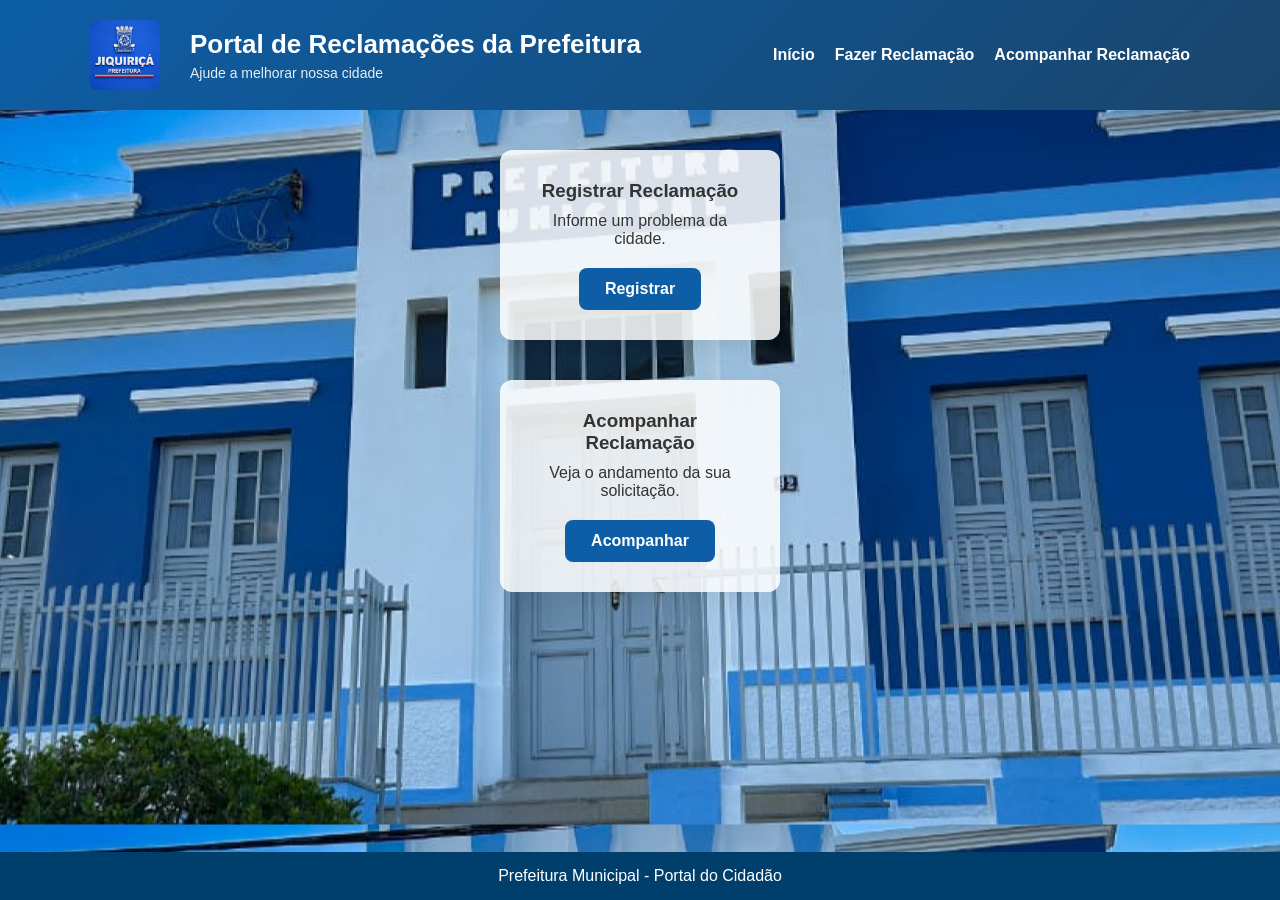
==== index.html @ 01f81c8b "Reclamações" ====
<!DOCTYPE html>
    <html lang="pt-br">
    <head>
    <meta charset="UTF-8">
    <meta name="viewport" content="width=device-width, initial-scale=1.0">
    <link rel="stylesheet" href="assents/css/inicio.css">
    <title>Portal do Cidadão</title>
</head>

<body>

<header>

    <div class="header-container">

        <img src="assents/images/631595021_18218771167313911_2641831913024611215_n.jpg"
        alt="Logo da Prefeitura"
        class="header-logo">

    <div class="titulo">
        <h1>Portal de Reclamações da Prefeitura</h1>
        <p>Ajude a melhorar nossa cidade</p>
    </div>

    <nav class="menu-topo">

    <div class="menu-mobile">☰</div>

    <ul class="menu">
        <li><a href="index.html">Início</a></li>
        <li><a href="reclamacao.html">Fazer Reclamação</a></li>
        <li><a href="acompanhar.html">Acompanhar Reclamação</a></li>
    </ul>

</nav>

</div>

</header>
<main class="container">

<section>

    <div>
        <h3>Registrar Reclamação</h3>
        <p>Informe um problema da cidade.</p>
        <a href="reclamacao.html">Registrar</a>
    </div>

    <div>
        <h3>Acompanhar Reclamação</h3>
        <p>Veja o andamento da sua solicitação.</p>
        <a href="acompanhar.html">Acompanhar</a>
    </div>

</section>

</main>

<footer>
    <p>Prefeitura Municipal - Portal do Cidadão</p>
</footer>

<script>
// Transição suave entre páginas
document.addEventListener('DOMContentLoaded', function() {
    // Fade in ao carregar a página
    document.body.classList.add('fade-in');
    
    // Fade out ao clicar em links
    document.querySelectorAll('a').forEach(link => {
        link.addEventListener('click', function(e) {
            e.preventDefault();
            document.body.classList.remove('fade-in');
            setTimeout(() => {
                window.location.href = this.href;
            }, 500); // Tempo da transição
        });
    });
});
</script>

</body>
</html>
---- assents/css/inicio.css ----
/* RESET BÁSICO */

* {
    margin: 0;
    padding: 0;
    box-sizing: border-box;
}

/* CORPO DO SITE */

body {
  display: flex;
  flex-direction: column;
  min-height: 100vh;
  font-family: Arial, Helvetica, sans-serif;
  background-image: url(../images/{067CBACB-B53E-B77A-BB1A-701DDE84ECCD}.png);
  background-position: center;
  color: #333;
  opacity: 0;
  transition: opacity 0.5s ease;
}

body.fade-in {
    opacity: 1;
}

/* CABEÇALHO */

header{
background: linear-gradient(135deg,#0d5ea6,#19456c);
color:white;
padding:20px;
}

.header-container{
display:flex;
align-items:center;
justify-content:space-between;
max-width:1100px;
margin:auto;
gap:30px;
}

.header-logo{
width:70px;
border-radius:8px;
}

/* TITULO */

.titulo{
flex:1;
}

.titulo h1{
font-size:26px;
margin-bottom:5px;
}

.titulo p{
font-size:14px;
opacity:0.9;
}

/* MENU */

.menu-topo{
margin-left:auto;
}

.menu{
display:flex;
list-style:none;
gap:20px;
}

.menu a{
text-decoration:none;
color:white;
font-weight:600;
transition:0.3s;
}

.menu a:hover{
color:#ffd000;
}

/* CONTEÚDO PRINCIPAL */

main {
    flex: 1;
    padding: 40px;
    text-align: center;
    max-width: 1000px;
    margin: auto;
}



/* CARDS */

section {
    display: flex;
    justify-content: center;
    flex-direction: column;
    align-items: center;
    gap: 40px;
    flex-wrap: wrap;
}

section div {
    background: rgba(255, 255, 255, 0.85);
    width: 280px;
    padding: 30px;
    border-radius: 12px;
    box-shadow: 0 10px 25px rgba(0,0,0,0.08);
    transition: all 0.3s ease;
}

section div:hover{
    transform: translateY(-8px);
    box-shadow: 0 18px 35px rgba(0,0,0,0.12);
}

section h3 {
    margin-bottom: 10px;
}

section p {
    margin-bottom: 20px;
}

/* BOTÕES */

section a {
    display: inline-block;
    text-decoration: none;
    background-color: #0d5ea6;
    color: white;
    padding: 12px 26px;
    border-radius: 8px;
    font-weight:600;
    transition:0.3s;
}

section a:hover {
    background:#083a63;
    transform:scale(1.05);
}

/* RODAPÉ */

footer {
    background-color: #003f6b;
    color: white;
    text-align: center;
    padding: 15px;
}

.menu-mobile{
display:none;
font-size:28px;
color:white;
cursor:pointer;
padding:10px;
}

/* RESPONSIVO MOBILE */

@media (max-width: 768px) {

body{
    background-image: url(../images/{067CBACB-B53E-B77A-BB1A-701DDE84ECCD}.png);
    background-position: center;
}
header{
    padding:20px;
}
.titulo h1{
    font-size: 20px ;
}
.header-logo{
    position: static;
    width:70px;
}

/* MENU */

.header-container{
align-items:center;
gap: 10px;

}

.menu{
flex-direction:column;
width:100%;
display:none;
background:#003f6b;
margin-top:10px;
border-radius:8px;
}

.menu li{
padding:10px;
}

.menu a{
display:block;
}


.menu.active{
display:flex;
}

}
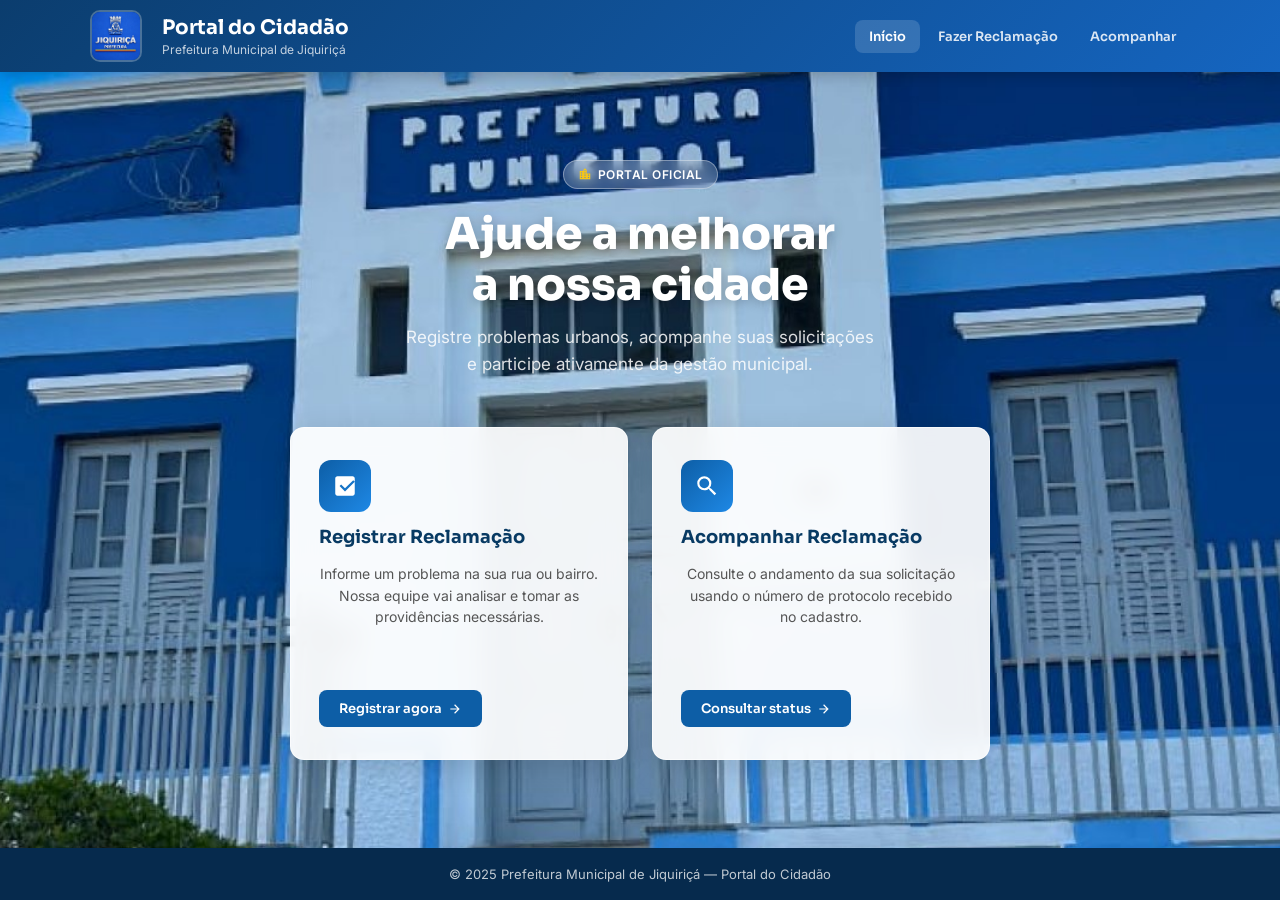
==== commit d000ab9b: "Atualizando layout e corrigindo erros" ====
--- a/index.html
+++ b/index.html
@@ -1,84 +1,111 @@
 <!DOCTYPE html>
-    <html lang="pt-br">
-    <head>
-    <meta charset="UTF-8">
-    <meta name="viewport" content="width=device-width, initial-scale=1.0">
-    <link rel="stylesheet" href="assents/css/inicio.css">
-    <title>Portal do Cidadão</title>
+<html lang="pt-BR">
+<head>
+  <meta charset="UTF-8">
+  <meta name="viewport" content="width=device-width, initial-scale=1.0">
+  <meta name="description" content="Portal de Reclamações da Prefeitura Municipal. Registre e acompanhe suas solicitações.">
+  <title>Início — Portal do Cidadão</title>
+
+  <!-- Estilos -->
+  <link rel="stylesheet" href="assets/css/global.css">
+  <link rel="stylesheet" href="assets/css/inicio.css">
 </head>
-
 <body>
 
-<header>
+  <!-- ===================== CABEÇALHO ===================== -->
+  <header class="site-header">
+    <div class="header-inner">
 
-    <div class="header-container">
+      <img
+        src="assets/images/logo.jpg"
+        alt="Brasão da Prefeitura de Jiquiriçá"
+        class="header-logo"
+      >
 
-        <img src="assents/images/631595021_18218771167313911_2641831913024611215_n.jpg"
-        alt="Logo da Prefeitura"
-        class="header-logo">
+      <div class="header-brand">
+        <h1>Portal do Cidadão</h1>
+        <p>Prefeitura Municipal de Jiquiriçá</p>
+      </div>
 
-    <div class="titulo">
-        <h1>Portal de Reclamações da Prefeitura</h1>
-        <p>Ajude a melhorar nossa cidade</p>
+      <!-- Botão hambúrguer (aparece só no mobile) -->
+      <button class="btn-menu" aria-label="Abrir menu" aria-expanded="false" aria-controls="site-nav">
+        <span></span>
+        <span></span>
+        <span></span>
+      </button>
+
+      <!-- Navegação -->
+      <nav class="site-nav" id="site-nav" aria-label="Navegação principal">
+        <ul>
+          <li><a href="index.html">Início</a></li>
+          <li><a href="reclamacao.html">Fazer Reclamação</a></li>
+          <li><a href="acompanhar.html">Acompanhar</a></li>
+        </ul>
+      </nav>
+
     </div>
+  </header>
 
-    <nav class="menu-topo">
+  <!-- ===================== CONTEÚDO PRINCIPAL ===================== -->
+  <main class="hero">
 
-    <div class="menu-mobile">☰</div>
+    <span class="hero-badge" aria-label="Portal oficial">
+      <!-- ícone cidade -->
+      <svg viewBox="0 0 24 24" xmlns="http://www.w3.org/2000/svg" aria-hidden="true">
+        <path d="M15 11V5l-3-3-3 3v2H3v14h18V11h-6zm-8 8H5v-2h2v2zm0-4H5v-2h2v2zm0-4H5V9h2v2zm6 8h-2v-2h2v2zm0-4h-2v-2h2v2zm0-4h-2V9h2v2zm0-4h-2V5h2v2zm6 12h-2v-2h2v2zm0-4h-2v-2h2v2z"/>
+      </svg>
+      Portal Oficial
+    </span>
 
-    <ul class="menu">
-        <li><a href="index.html">Início</a></li>
-        <li><a href="reclamacao.html">Fazer Reclamação</a></li>
-        <li><a href="acompanhar.html">Acompanhar Reclamação</a></li>
-    </ul>
+    <h2>Ajude a melhorar<br>a nossa cidade</h2>
+    <p>Registre problemas urbanos, acompanhe suas solicitações e participe ativamente da gestão municipal.</p>
 
-</nav>
+    <!-- Cards de ação -->
+    <div class="cards-grid">
 
-</div>
+      <article class="card-acao">
+        <div class="card-icon" aria-hidden="true">
+          <!-- ícone formulário -->
+          <svg viewBox="0 0 24 24" xmlns="http://www.w3.org/2000/svg">
+            <path d="M19 3H5c-1.1 0-2 .9-2 2v14c0 1.1.9 2 2 2h14c1.1 0 2-.9 2-2V5c0-1.1-.9-2-2-2zm-7 14l-5-5 1.41-1.41L12 14.17l7.59-7.59L21 8l-9 9z"/>
+          </svg>
+        </div>
+        <h3>Registrar Reclamação</h3>
+        <p>Informe um problema na sua rua ou bairro. Nossa equipe vai analisar e tomar as providências necessárias.</p>
+        <a href="reclamacao.html" class="btn-card">
+          Registrar agora
+          <svg viewBox="0 0 24 24" xmlns="http://www.w3.org/2000/svg" aria-hidden="true">
+            <path d="M12 4l-1.41 1.41L16.17 11H4v2h12.17l-5.58 5.59L12 20l8-8z"/>
+          </svg>
+        </a>
+      </article>
 
-</header>
-<main class="container">
+      <article class="card-acao">
+        <div class="card-icon" aria-hidden="true">
+          <!-- ícone lupa -->
+          <svg viewBox="0 0 24 24" xmlns="http://www.w3.org/2000/svg">
+            <path d="M15.5 14h-.79l-.28-.27A6.471 6.471 0 0 0 16 9.5 6.5 6.5 0 1 0 9.5 16c1.61 0 3.09-.59 4.23-1.57l.27.28v.79l5 4.99L20.49 19l-4.99-5zm-6 0C7.01 14 5 11.99 5 9.5S7.01 5 9.5 5 14 7.01 14 9.5 11.99 14 9.5 14z"/>
+          </svg>
+        </div>
+        <h3>Acompanhar Reclamação</h3>
+        <p>Consulte o andamento da sua solicitação usando o número de protocolo recebido no cadastro.</p>
+        <a href="acompanhar.html" class="btn-card">
+          Consultar status
+          <svg viewBox="0 0 24 24" xmlns="http://www.w3.org/2000/svg" aria-hidden="true">
+            <path d="M12 4l-1.41 1.41L16.17 11H4v2h12.17l-5.58 5.59L12 20l8-8z"/>
+          </svg>
+        </a>
+      </article>
 
-<section>
+    </div>
+  </main>
 
-    <div>
-        <h3>Registrar Reclamação</h3>
-        <p>Informe um problema da cidade.</p>
-        <a href="reclamacao.html">Registrar</a>
-    </div>
+  <!-- ===================== RODAPÉ ===================== -->
+  <footer class="site-footer">
+    <p>© 2025 Prefeitura Municipal de Jiquiriçá — Portal do Cidadão</p>
+  </footer>
 
-    <div>
-        <h3>Acompanhar Reclamação</h3>
-        <p>Veja o andamento da sua solicitação.</p>
-        <a href="acompanhar.html">Acompanhar</a>
-    </div>
-
-</section>
-
-</main>
-
-<footer>
-    <p>Prefeitura Municipal - Portal do Cidadão</p>
-</footer>
-
-<script>
-// Transição suave entre páginas
-document.addEventListener('DOMContentLoaded', function() {
-    // Fade in ao carregar a página
-    document.body.classList.add('fade-in');
-    
-    // Fade out ao clicar em links
-    document.querySelectorAll('a').forEach(link => {
-        link.addEventListener('click', function(e) {
-            e.preventDefault();
-            document.body.classList.remove('fade-in');
-            setTimeout(() => {
-                window.location.href = this.href;
-            }, 500); // Tempo da transição
-        });
-    });
-});
-</script>
-
+  <!-- Scripts -->
+  <script src="assets/js/global.js"></script>
 </body>
-</html>+</html>
--- a/assets/css/global.css
+++ b/assets/css/global.css
@@ -0,0 +1,218 @@
+/* ============================================================
+   PORTAL DO CIDADÃO — GLOBAL.CSS
+   Variáveis, reset, header, footer e utilitários compartilhados
+   ============================================================ */
+
+/* --- Google Fonts --- */
+@import url('https://fonts.googleapis.com/css2?family=Sora:wght@400;600;700;800&family=Inter:wght@400;500;600&display=swap');
+
+/* --- Variáveis CSS (tokens de design) --- */
+:root {
+  --azul-primario: #0d5ea6;
+  --azul-escuro:   #083a63;
+  --azul-header:   #0b3d6e;
+  --azul-footer:   #062a4d;
+  --amarelo:       #f5c518;
+  --branco:        #ffffff;
+  --cinza-texto:   #333333;
+  --cinza-claro:   #f4f6fb;
+  --card-bg:       rgba(255, 255, 255, 0.92);
+  --sombra:        0 8px 32px rgba(0, 0, 0, 0.14);
+  --radius:        14px;
+  --radius-sm:     8px;
+  --transicao:     0.3s ease;
+  --font-display:  'Sora', sans-serif;
+  --font-body:     'Inter', sans-serif;
+}
+
+/* --- Reset moderno --- */
+*, *::before, *::after {
+  margin: 0;
+  padding: 0;
+  box-sizing: border-box;
+}
+
+html { scroll-behavior: smooth; }
+
+body {
+  font-family: var(--font-body);
+  color: var(--cinza-texto);
+  min-height: 100vh;
+  display: flex;
+  flex-direction: column;
+  background-image: url('../images/fundo.jpg');
+  background-size: cover;
+  background-position: center;
+  background-attachment: fixed;
+  opacity: 0;
+  transition: opacity 0.5s ease;
+}
+
+body.fade-in { opacity: 1; }
+
+img { max-width: 100%; display: block; }
+
+a { text-decoration: none; color: inherit; }
+
+/* ============================================================
+   HEADER
+   ============================================================ */
+.site-header {
+  background: linear-gradient(135deg, var(--azul-header) 0%, #1565c0 100%);
+  color: var(--branco);
+  padding: 0 24px;
+  position: sticky;
+  top: 0;
+  z-index: 100;
+  box-shadow: 0 2px 16px rgba(0,0,0,0.25);
+}
+
+.header-inner {
+  max-width: 1100px;
+  margin: 0 auto;
+  display: flex;
+  align-items: center;
+  gap: 20px;
+  height: 72px;
+}
+
+.header-logo {
+  width: 52px;
+  height: 52px;
+  border-radius: 10px;
+  object-fit: cover;
+  flex-shrink: 0;
+  border: 2px solid rgba(255,255,255,0.25);
+}
+
+.header-brand { flex: 1; }
+
+.header-brand h1 {
+  font-family: var(--font-display);
+  font-size: clamp(15px, 2.5vw, 20px);
+  font-weight: 700;
+  line-height: 1.2;
+}
+
+.header-brand p {
+  font-size: 12px;
+  opacity: 0.75;
+  margin-top: 2px;
+}
+
+/* --- Navegação --- */
+.site-nav ul {
+  display: flex;
+  list-style: none;
+  gap: 4px;
+}
+
+.site-nav a {
+  display: block;
+  padding: 8px 14px;
+  border-radius: var(--radius-sm);
+  font-family: var(--font-display);
+  font-size: 13px;
+  font-weight: 600;
+  color: rgba(255,255,255,0.85);
+  transition: var(--transicao);
+  white-space: nowrap;
+}
+
+.site-nav a:hover,
+.site-nav a.ativo {
+  background: rgba(255,255,255,0.15);
+  color: var(--branco);
+}
+
+/* --- Botão hambúrguer --- */
+.btn-menu {
+  display: none;
+  background: none;
+  border: none;
+  cursor: pointer;
+  padding: 8px;
+  flex-direction: column;
+  gap: 5px;
+  margin-left: auto;
+}
+
+.btn-menu span {
+  display: block;
+  width: 24px;
+  height: 2px;
+  background: var(--branco);
+  border-radius: 2px;
+  transition: var(--transicao);
+}
+
+/* Animação hambúrguer → X */
+.btn-menu.aberto span:nth-child(1) { transform: translateY(7px) rotate(45deg); }
+.btn-menu.aberto span:nth-child(2) { opacity: 0; }
+.btn-menu.aberto span:nth-child(3) { transform: translateY(-7px) rotate(-45deg); }
+
+/* ============================================================
+   FOOTER
+   ============================================================ */
+.site-footer {
+  background: var(--azul-footer);
+  color: rgba(255,255,255,0.75);
+  text-align: center;
+  padding: 18px 20px;
+  font-size: 13px;
+  margin-top: auto;
+}
+
+/* ============================================================
+   UTILITÁRIOS
+   ============================================================ */
+.btn-primario {
+  display: inline-block;
+  background: var(--azul-primario);
+  color: var(--branco);
+  padding: 11px 24px;
+  border-radius: var(--radius-sm);
+  font-family: var(--font-display);
+  font-size: 14px;
+  font-weight: 600;
+  border: none;
+  cursor: pointer;
+  transition: var(--transicao);
+  letter-spacing: 0.3px;
+}
+
+.btn-primario:hover {
+  background: var(--azul-escuro);
+  transform: translateY(-2px);
+  box-shadow: 0 6px 18px rgba(13,94,166,0.35);
+}
+
+/* ============================================================
+   RESPONSIVO — HEADER
+   ============================================================ */
+@media (max-width: 768px) {
+  .btn-menu { display: flex; }
+
+  .site-nav {
+    display: none;
+    position: absolute;
+    top: 72px;
+    left: 0;
+    width: 100%;
+    background: var(--azul-header);
+    padding: 12px 16px 20px;
+    box-shadow: 0 8px 24px rgba(0,0,0,0.2);
+  }
+
+  .site-nav.aberto { display: block; }
+
+  .site-nav ul {
+    flex-direction: column;
+    gap: 4px;
+  }
+
+  .site-nav a {
+    padding: 12px 16px;
+    font-size: 15px;
+  }
+}
--- a/assets/css/inicio.css
+++ b/assets/css/inicio.css
@@ -0,0 +1,147 @@
+/* ============================================================
+   INÍCIO.CSS — Estilos exclusivos da página inicial
+   ============================================================ */
+
+/* --- Hero / Boas-vindas --- */
+.hero {
+  flex: 1;
+  display: flex;
+  flex-direction: column;
+  align-items: center;
+  justify-content: center;
+  padding: 60px 24px;
+  text-align: center;
+}
+
+.hero-badge {
+  display: inline-flex;
+  align-items: center;
+  gap: 6px;
+  background: rgba(255,255,255,0.2);
+  backdrop-filter: blur(8px);
+  border: 1px solid rgba(255,255,255,0.35);
+  color: var(--branco);
+  font-size: 12px;
+  font-weight: 600;
+  padding: 6px 14px;
+  border-radius: 100px;
+  margin-bottom: 20px;
+  letter-spacing: 0.5px;
+  text-transform: uppercase;
+}
+
+.hero-badge svg {
+  width: 14px;
+  height: 14px;
+  fill: var(--amarelo);
+}
+
+.hero h2 {
+  font-family: var(--font-display);
+  font-size: clamp(26px, 5vw, 44px);
+  font-weight: 800;
+  color: var(--branco);
+  line-height: 1.15;
+  max-width: 600px;
+  margin-bottom: 14px;
+  text-shadow: 0 2px 12px rgba(0,0,0,0.25);
+}
+
+.hero p {
+  color: rgba(255,255,255,0.85);
+  font-size: clamp(14px, 2vw, 17px);
+  max-width: 480px;
+  line-height: 1.6;
+  margin-bottom: 48px;
+}
+
+/* --- Grid de cards --- */
+.cards-grid {
+  display: grid;
+  grid-template-columns: repeat(auto-fit, minmax(260px, 1fr));
+  gap: 24px;
+  width: 100%;
+  max-width: 700px;
+}
+
+.card-acao {
+  background: var(--card-bg);
+  backdrop-filter: blur(12px);
+  border: 1px solid rgba(255,255,255,0.6);
+  border-radius: var(--radius);
+  padding: 32px 28px;
+  display: flex;
+  flex-direction: column;
+  align-items: flex-start;
+  gap: 14px;
+  transition: var(--transicao);
+  box-shadow: var(--sombra);
+}
+
+.card-acao:hover {
+  transform: translateY(-6px);
+  box-shadow: 0 20px 48px rgba(0,0,0,0.16);
+}
+
+.card-icon {
+  width: 52px;
+  height: 52px;
+  background: linear-gradient(135deg, var(--azul-primario), #1e88e5);
+  border-radius: 12px;
+  display: flex;
+  align-items: center;
+  justify-content: center;
+}
+
+.card-icon svg {
+  width: 26px;
+  height: 26px;
+  fill: var(--branco);
+}
+
+.card-acao h3 {
+  font-family: var(--font-display);
+  font-size: 18px;
+  font-weight: 700;
+  color: var(--azul-escuro);
+  line-height: 1.3;
+}
+
+.card-acao p {
+  font-size: 14px;
+  color: #555;
+  line-height: 1.55;
+  flex: 1;
+}
+
+.card-acao a.btn-card {
+  display: inline-flex;
+  align-items: center;
+  gap: 6px;
+  background: var(--azul-primario);
+  color: var(--branco);
+  padding: 10px 20px;
+  border-radius: var(--radius-sm);
+  font-family: var(--font-display);
+  font-size: 13px;
+  font-weight: 600;
+  transition: var(--transicao);
+  align-self: flex-start;
+}
+
+.card-acao a.btn-card:hover {
+  background: var(--azul-escuro);
+  transform: translateX(4px);
+}
+
+.card-acao a.btn-card svg {
+  width: 14px;
+  height: 14px;
+  fill: var(--branco);
+}
+
+/* --- Responsivo --- */
+@media (max-width: 600px) {
+  .hero { padding: 40px 20px; }
+  .cards-grid { grid-template-columns: 1fr; max-width: 380px; }
+}
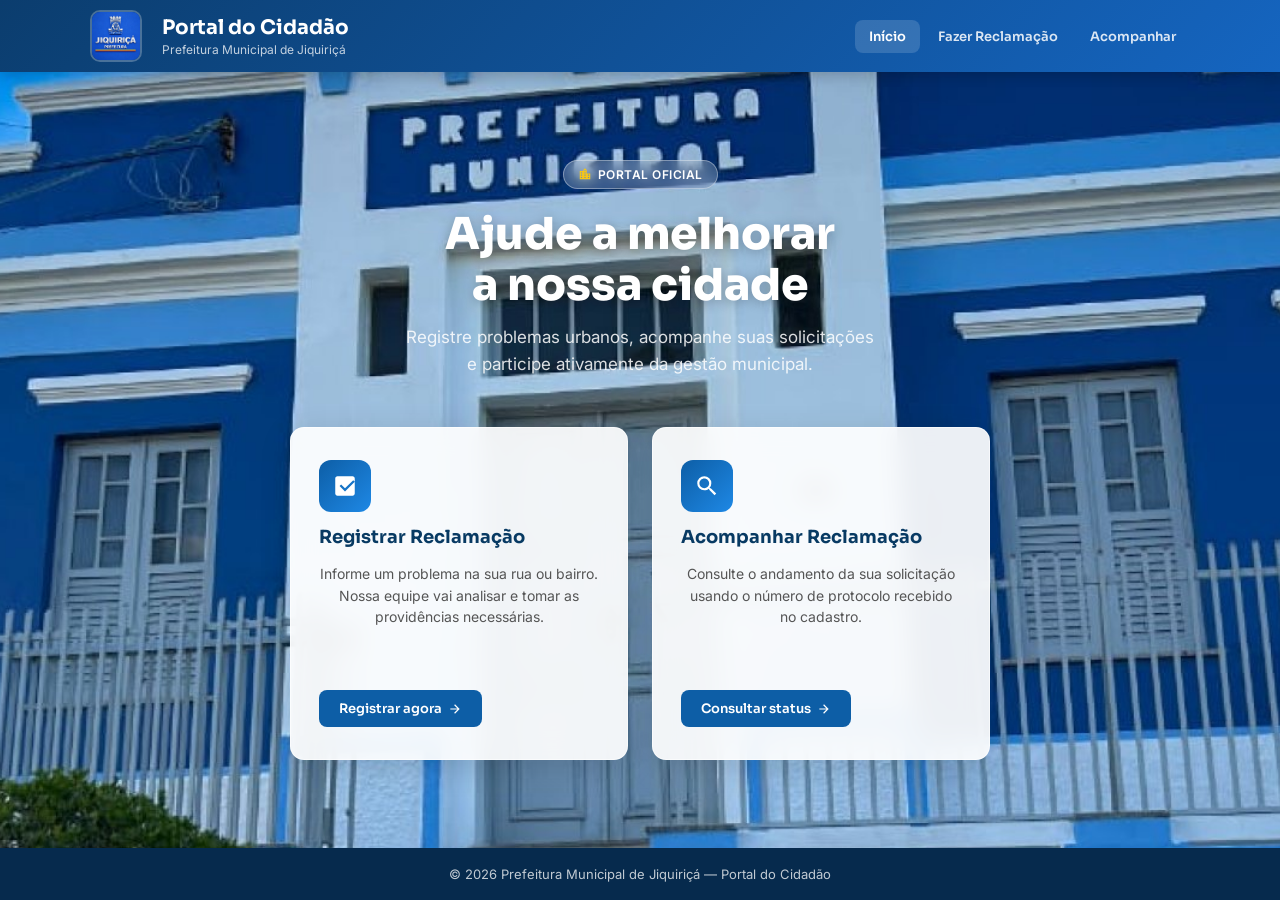
==== commit 451e9449: "atualização" ====
--- a/index.html
+++ b/index.html
@@ -102,7 +102,7 @@
 
   <!-- ===================== RODAPÉ ===================== -->
   <footer class="site-footer">
-    <p>© 2025 Prefeitura Municipal de Jiquiriçá — Portal do Cidadão</p>
+    <p>© 2026 Prefeitura Municipal de Jiquiriçá — Portal do Cidadão</p>
   </footer>
 
   <!-- Scripts -->
